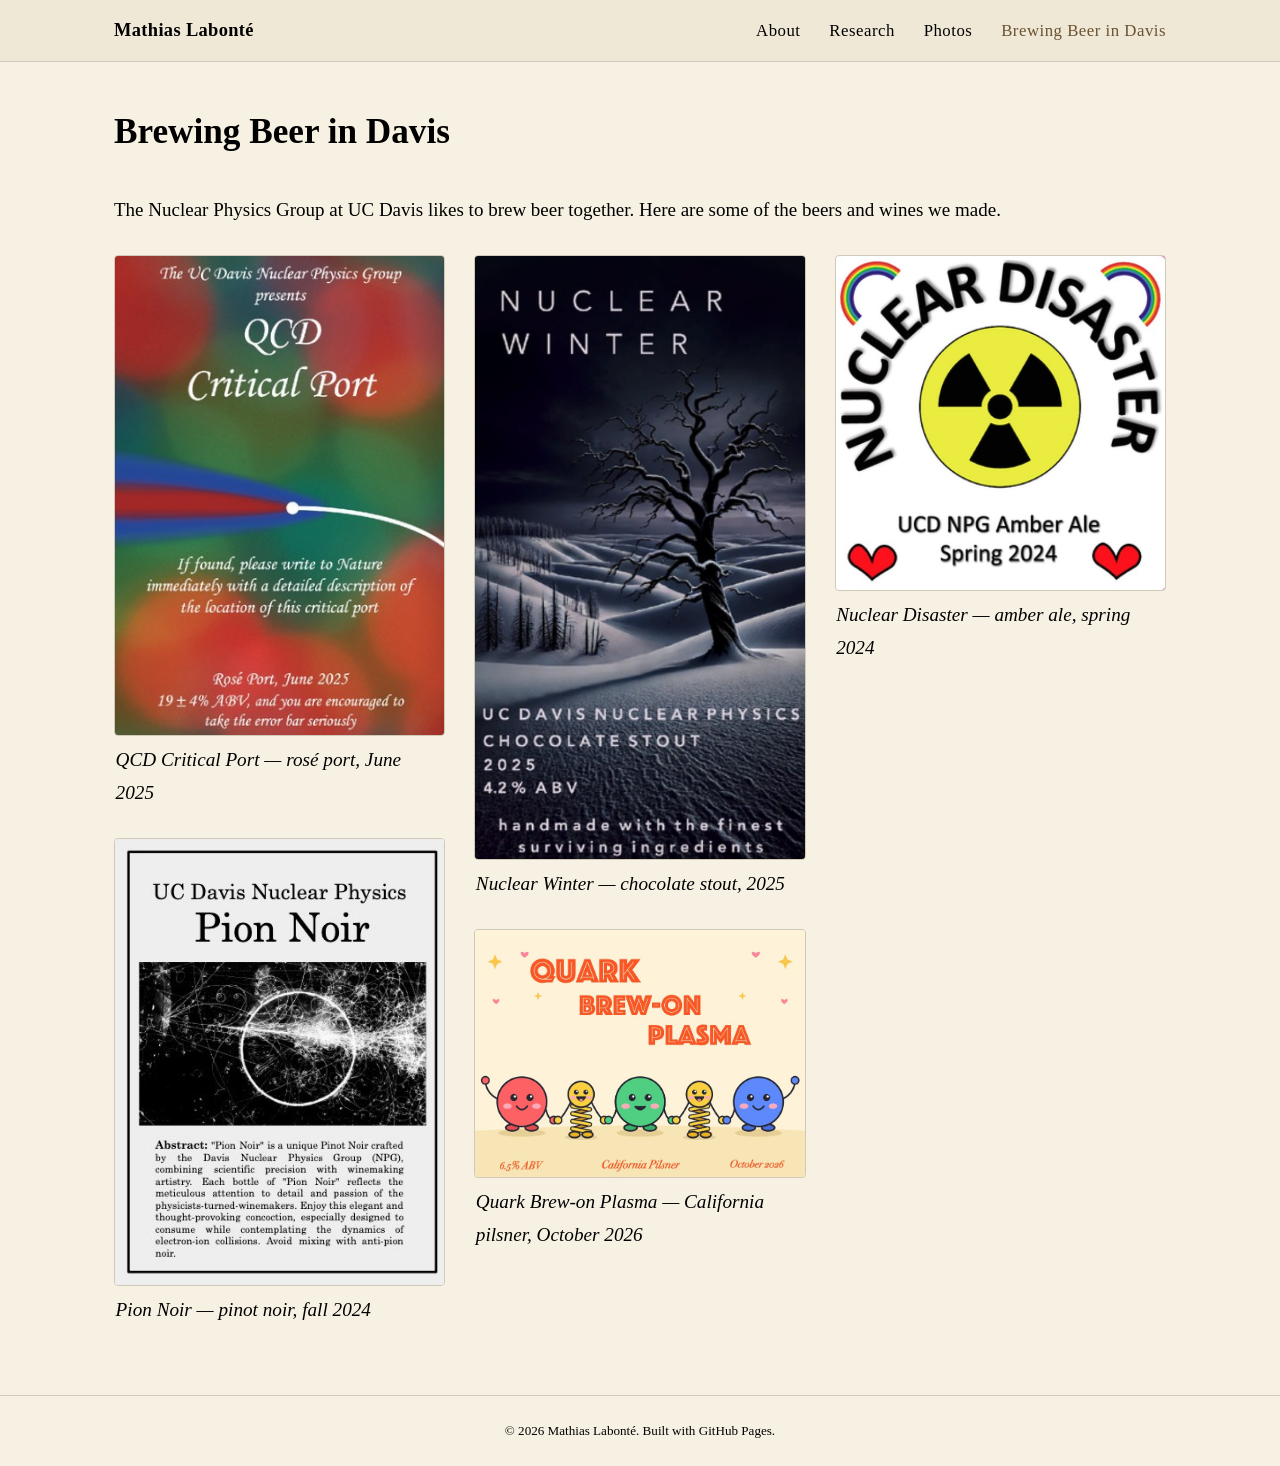
==== brewing.html @ 78d26bff "initial site" ====
<!DOCTYPE html>
<html lang="en">
<head>
    <meta charset="UTF-8">
    <meta name="viewport" content="width=device-width, initial-scale=1.0">
    <title>Brewing Beer in Davis — Mathias Labonté</title>
    <meta name="description" content="Beers and wines brewed by the UC Davis Nuclear Physics Group.">
    <meta name="author" content="Mathias Labonté">
    <meta name="theme-color" content="#f7f1e3">
    <meta property="og:type" content="website">
    <meta property="og:title" content="Brewing Beer in Davis — Mathias Labonté">
    <meta property="og:description" content="Beers and wines brewed by the UC Davis Nuclear Physics Group.">
    <link rel="icon" href="favicon.svg" type="image/svg+xml">
    <link rel="stylesheet" href="style.css">
</head>
<body>
    <nav>
        <div class="nav-container">
            <a href="index.html" class="nav-name">Mathias Labonté</a>
            <button class="nav-toggle" aria-label="Toggle navigation" aria-expanded="false">&#9776;</button>
            <ul class="nav-links">
                <li><a href="index.html">About</a></li>
                <li><a href="research.html">Research</a></li>
                <li><a href="photos.html">Photos</a></li>
                <li><a href="brewing.html" class="active">Brewing Beer in Davis</a></li>
            </ul>
        </div>
    </nav>

    <main>
        <section class="page-header">
            <h1>Brewing Beer in Davis</h1>
        </section>

        <section class="gallery">
            <p class="brew-intro">The Nuclear Physics Group at UC Davis likes to brew beer together. Here are some of the beers and wines we made.</p>
            <div class="gallery-grid label-grid">
                <div class="gallery-item">
                    <a href="images/brewing/critical-port.jpg" class="lightbox"><img src="images/brewing/critical-port.jpg" width="367" height="534" loading="lazy" alt="QCD Critical Port — rosé port, June 2025 label"></a>
                    <p class="gallery-caption">QCD Critical Port — rosé port, June 2025</p>
                </div>
                <div class="gallery-item">
                    <a href="images/brewing/pion-noir.jpg" class="lightbox"><img src="images/brewing/pion-noir.jpg" width="373" height="504" loading="lazy" alt="Pion Noir — pinot noir, fall 2024 label"></a>
                    <p class="gallery-caption">Pion Noir — pinot noir, fall 2024</p>
                </div>
                <div class="gallery-item">
                    <a href="images/brewing/nuclear-winter.jpg" class="lightbox"><img src="images/brewing/nuclear-winter.jpg" width="388" height="710" loading="lazy" alt="Nuclear Winter — chocolate stout, 2025 label"></a>
                    <p class="gallery-caption">Nuclear Winter — chocolate stout, 2025</p>
                </div>
                <div class="gallery-item">
                    <a href="images/brewing/quark-brew-on-plasma.jpg" class="lightbox"><img src="images/brewing/quark-brew-on-plasma.jpg" width="875" height="656" loading="lazy" alt="Quark Brew-on Plasma — California pilsner, October 2026 label"></a>
                    <p class="gallery-caption">Quark Brew-on Plasma — California pilsner, October 2026</p>
                </div>
                <div class="gallery-item">
                    <a href="images/brewing/nuclear-disaster.jpg" class="lightbox"><img src="images/brewing/nuclear-disaster.jpg" width="610" height="619" loading="lazy" alt="Nuclear Disaster — amber ale, spring 2024 label"></a>
                    <p class="gallery-caption">Nuclear Disaster — amber ale, spring 2024</p>
                </div>
            </div>
        </section>
    </main>

    <footer>
        <p>&copy; 2026 Mathias Labonté. Built with GitHub Pages.</p>
    </footer>

    <script src="script.js"></script>
</body>
</html>
---- style.css ----
/* ========================================
   Academic Theme — Mathias Labonté
   ======================================== */

:root {
    --bg-primary: #f7f1e3;
    --bg-secondary: #efe8d6;
    --bg-card: #e6ddcb;
    --text-primary: #000000;
    --text-secondary: #000000;
    --accent: #6b5230;
    --accent-hover: #7d6138;
    --border: #d1c9b8;
    --font-body: 'Times New Roman', Times, serif;
    --font-heading: 'Times New Roman', Times, serif;
    --font-mono: 'Courier New', monospace;
    --max-width: 1100px;
}

/* Reset */
*, *::before, *::after {
    margin: 0;
    padding: 0;
    box-sizing: border-box;
}

html {
    scroll-behavior: smooth;
}

body {
    font-family: var(--font-body);
    background: var(--bg-primary);
    color: #000000;
    line-height: 1.7;
    font-size: 19px;
    min-height: 100vh;
    display: flex;
    flex-direction: column;
}

/* ---- Links ---- */

main a {
    color: var(--accent);
    text-decoration: underline;
    text-decoration-color: var(--border);
    text-underline-offset: 2px;
    transition: text-decoration-color 0.2s;
}

main a:hover {
    text-decoration-color: var(--accent);
}

/* ---- Navigation ---- */

nav {
    background: var(--bg-secondary);
    border-bottom: 1px solid var(--border);
    position: sticky;
    top: 0;
    z-index: 100;
}

.nav-container {
    max-width: var(--max-width);
    margin: 0 auto;
    padding: 0.9rem 1.5rem;
    display: flex;
    justify-content: space-between;
    align-items: center;
}

.nav-name {
    font-family: var(--font-heading);
    font-size: 1.15rem;
    font-weight: 700;
    color: var(--text-primary);
    text-decoration: none;
    letter-spacing: 0.02em;
}

.nav-toggle {
    display: none;
    background: none;
    border: none;
    color: var(--text-primary);
    font-size: 1.4rem;
    cursor: pointer;
}

.nav-links {
    list-style: none;
    display: flex;
    gap: 1.8rem;
}

.nav-links a {
    color: var(--text-secondary);
    text-decoration: none;
    font-size: 1.05rem;
    letter-spacing: 0.03em;
    transition: color 0.2s;
}

.nav-links a:hover,
.nav-links a.active {
    color: var(--accent);
}

/* ---- Main Content ---- */

main {
    max-width: var(--max-width);
    margin: 0 auto;
    padding: 2.5rem 1.5rem;
    flex: 1;
    width: 100%;
}

/* ---- Hero (About page) ---- */

.hero-content {
    display: flex;
    gap: 2.5rem;
    align-items: flex-start;
}

.hero-photo {
    flex-shrink: 0;
}

.profile-photo {
    width: 280px;
    height: 350px;
    object-fit: cover;
    object-position: 90% 20%;
    border: 1px solid var(--border);
    border-radius: 6px;
}

.photo-placeholder {
    width: 180px;
    height: 220px;
    background: var(--bg-card);
    border: 1px solid var(--border);
    border-radius: 6px;
    display: flex;
    align-items: center;
    justify-content: center;
    color: var(--text-secondary);
    font-size: 0.85rem;
}

.photo-placeholder.landscape {
    width: 100%;
    height: 200px;
}

h1 {
    font-family: var(--font-heading);
    font-size: 2.6rem;
    font-weight: 700;
    margin-bottom: 0.3rem;
    color: var(--text-primary);
}

.subtitle {
    font-size: 1.35rem;
    color: var(--accent);
    margin-bottom: 0.15rem;
}

.affiliation {
    font-size: 1.15rem;
    color: var(--text-secondary);
    margin-bottom: 1.2rem;
}

.bio {
    margin-bottom: 1.2rem;
    color: var(--text-secondary);
    line-height: 1.75;
    text-align: justify;
}

.contact-links {
    display: flex;
    gap: 1.2rem;
    flex-wrap: wrap;
}

.contact-links a {
    color: var(--accent);
    text-decoration: none !important;
    font-size: 1rem;
    border: 1px solid var(--border);
    padding: 0.35rem 0.85rem;
    border-radius: 4px;
    transition: all 0.2s;
}

.contact-links a:hover {
    background: var(--accent);
    color: var(--bg-primary);
    border-color: var(--accent);
}

/* ---- Recent News ---- */

.recent-news {
    margin-top: 3rem;
}

.recent-news h2 {
    font-size: 1.5rem;
    margin-bottom: 1rem;
    padding-bottom: 0.4rem;
    border-bottom: 1px solid var(--border);
}

.news-year {
    font-size: 1.05rem;
    font-weight: 600;
    color: var(--accent);
    margin-top: 1.4rem;
    margin-bottom: 0.4rem;
    letter-spacing: 0.05em;
}

.news-list {
    list-style: none;
}

.news-list li {
    padding: 0.6rem 0;
    color: var(--text-secondary);
    font-size: 1.05rem;
    border-bottom: 1px solid var(--border);
}

.news-date {
    color: var(--accent);
    font-weight: 600;
    font-size: 1rem;
}

/* ---- Page Headers ---- */

.page-header {
    margin-bottom: 2rem;
}

.page-header h1 {
    font-size: 2.2rem;
    margin-bottom: 0.5rem;
}

/* ---- Publications ---- */

.publications-section h2 {
    font-size: 1.4rem;
    color: var(--accent);
    margin-top: 2rem;
    margin-bottom: 1rem;
    padding-bottom: 0.3rem;
    border-bottom: 1px solid var(--border);
}

.publications-section .pub-group {
    font-size: 1.15rem;
    color: var(--accent);
    margin-top: 1.6rem;
    margin-bottom: 0.8rem;
    font-style: italic;
}

.research-section {
    margin-bottom: 2.5rem;
}

.research-section h2 {
    font-size: 1.4rem;
    color: var(--accent);
    margin-bottom: 1rem;
    padding-bottom: 0.3rem;
    border-bottom: 1px solid var(--border);
}

.research-area {
    margin-bottom: 1.6rem;
}

.research-area h3 {
    font-size: 1.15rem;
    color: var(--text-primary);
    margin-bottom: 0.4rem;
}

.research-area p {
    color: var(--text-secondary);
    line-height: 1.7;
    text-align: justify;
}

.pub-note {
    color: var(--text-secondary);
    font-size: 0.95rem;
    font-style: italic;
    margin-bottom: 1rem;
}

.pub-note a,
.publications-section > p a {
    color: var(--accent);
}

.pub-card {
    display: flex;
    gap: 1.5rem;
    margin-bottom: 2rem;
    padding-bottom: 2rem;
    border-bottom: 1px solid var(--border);
}

.pub-photo {
    flex-shrink: 0;
    width: 40%;
    max-width: 525px;
}

.pub-photo img {
    width: 100%;
    border-radius: 4px;
    border: 1px solid var(--border);
}

.pub-content {
    display: flex;
    flex-direction: column;
    gap: 0.3rem;
}

.pub-description {
    margin-top: 0.5rem;
    line-height: 1.7;
    text-align: justify;
}

.pub-list {
    padding-left: 1.5rem;
}

.pub-item {
    margin-bottom: 1.5rem;
    line-height: 1.6;
}

.pub-title {
    font-weight: 600;
    font-size: 1.15rem;
    color: var(--text-primary);
}

.pub-authors {
    font-size: 0.95rem;
    color: var(--text-secondary);
}

.pub-journal {
    font-style: italic;
    font-size: 0.95rem;
    color: var(--text-secondary);
}

.pub-links {
    font-size: 0.95rem;
}

.pub-links a {
    color: var(--accent);
    text-decoration: none;
}

.pub-links a:hover {
    text-decoration: underline;
}

/* ---- CV ---- */

.cv-download {
    margin-top: 0.5rem;
}

.btn {
    display: inline-block;
    color: var(--accent);
    border: 1px solid var(--accent);
    padding: 0.45rem 1.1rem;
    border-radius: 4px;
    text-decoration: none !important;
    font-size: 0.9rem;
    transition: all 0.2s;
}

.btn:hover {
    background: var(--accent);
    color: var(--bg-primary);
}

.cv-section {
    margin-bottom: 2rem;
}

.cv-section h2 {
    font-size: 1.2rem;
    color: var(--accent);
    margin-bottom: 1rem;
    padding-bottom: 0.3rem;
    border-bottom: 1px solid var(--border);
}

.cv-entry {
    display: flex;
    gap: 1.5rem;
    margin-bottom: 1.2rem;
}

.cv-date {
    flex-shrink: 0;
    width: 130px;
    color: var(--text-secondary);
    font-size: 0.9rem;
    padding-top: 0.1rem;
}

.cv-details {
    color: var(--text-secondary);
    line-height: 1.6;
}

.cv-details strong {
    color: var(--text-primary);
}

.cv-details ul {
    margin-top: 0.4rem;
    padding-left: 1.3rem;
    list-style: disc;
}

.cv-details ul li {
    margin-bottom: 0.2rem;
}

/* ---- Teaching ---- */

.teaching-section {
    margin-bottom: 2rem;
}

.teaching-section h2 {
    font-size: 1.2rem;
    color: var(--accent);
    margin-bottom: 1rem;
    padding-bottom: 0.3rem;
    border-bottom: 1px solid var(--border);
}

.teaching-section p {
    color: var(--text-secondary);
}

.teaching-entry {
    display: flex;
    gap: 1.5rem;
    margin-bottom: 1.2rem;
}

.teaching-date {
    flex-shrink: 0;
    width: 130px;
    color: var(--text-secondary);
    font-size: 0.9rem;
}

.teaching-details {
    color: var(--text-secondary);
    line-height: 1.6;
}

.teaching-details strong {
    color: var(--text-primary);
}

/* ---- Photos / Gallery ---- */

.gallery-category {
    margin-bottom: 2.5rem;
}

.gallery-category h2 {
    font-size: 1.2rem;
    color: var(--accent);
    margin-bottom: 1rem;
    padding-bottom: 0.3rem;
    border-bottom: 1px solid var(--border);
}

.gallery-grid {
    column-width: 470px;
    column-gap: 1.8rem;
}

.gallery-item {
    break-inside: avoid;
    margin-bottom: 1.8rem;
    display: inline-block;
    width: 100%;
}

.gallery-item img {
    width: 100%;
    height: auto;
    display: block;
    border: 1px solid var(--border);
    border-radius: 4px;
}

.gallery-caption {
    padding: 0.5rem 0.1rem 0;
    font-size: 1.2rem;
    color: var(--text-secondary);
    font-style: italic;
}

/* ---- Lightbox ---- */

.lb-overlay {
    display: none;
    position: fixed;
    inset: 0;
    z-index: 1000;
    background: rgba(20, 15, 8, 0.92);
    align-items: center;
    justify-content: center;
}

.lb-overlay.open {
    display: flex;
}

.lb-figure {
    max-width: 92vw;
    max-height: 92vh;
    display: flex;
    flex-direction: column;
    align-items: center;
    gap: 0.6rem;
}

.lb-img {
    max-width: 92vw;
    max-height: 84vh;
    object-fit: contain;
    border-radius: 4px;
    box-shadow: 0 10px 40px rgba(0, 0, 0, 0.6);
}

.lb-caption {
    color: var(--bg-primary);
    font-style: italic;
    font-size: 1.05rem;
    text-align: center;
    padding: 0 1rem;
}

.lb-close,
.lb-prev,
.lb-next {
    position: absolute;
    background: none;
    border: none;
    color: var(--bg-primary);
    font-family: var(--font-body);
    cursor: pointer;
    line-height: 1;
    opacity: 0.8;
    transition: opacity 0.2s;
}

.lb-close:hover,
.lb-prev:hover,
.lb-next:hover {
    opacity: 1;
}

.lb-close {
    top: 0.6rem;
    right: 1rem;
    font-size: 2.6rem;
}

.lb-prev,
.lb-next {
    top: 50%;
    transform: translateY(-50%);
    font-size: 3.5rem;
    padding: 0 1rem;
}

.lb-prev { left: 0; }
.lb-next { right: 0; }

.gallery-item a {
    display: block;
    cursor: zoom-in;
    text-decoration: none;
}

/* ---- Footer ---- */

footer {
    border-top: 1px solid var(--border);
    padding: 1.5rem;
    text-align: center;
    font-size: 0.82rem;
    color: var(--text-secondary);
}

/* ---- Responsive ---- */

@media (max-width: 640px) {
    .nav-toggle {
        display: block;
    }

    .nav-links {
        display: none;
        flex-direction: column;
        position: absolute;
        top: 100%;
        left: 0;
        right: 0;
        background: var(--bg-secondary);
        border-bottom: 1px solid var(--border);
        padding: 1rem 1.5rem;
        gap: 0.8rem;
    }

    .nav-links.open {
        display: flex;
    }

    .hero-content {
        flex-direction: column;
        align-items: center;
        text-align: center;
    }

    .contact-links {
        justify-content: center;
    }

    .pub-card {
        flex-direction: column;
    }

    .pub-photo {
        width: 100%;
    }

    .cv-entry,
    .teaching-entry {
        flex-direction: column;
        gap: 0.3rem;
    }

    .cv-date,
    .teaching-date {
        width: auto;
        font-weight: 600;
    }

    .gallery-grid {
        column-width: auto;
        column-count: 1;
    }

    .lb-prev,
    .lb-next {
        font-size: 2.6rem;
        padding: 0 0.4rem;
    }
}


/* Compact publication text so it lines up with the figure */
.pub-title { font-size: 1.05rem; }
.pub-authors, .pub-journal, .pub-links { font-size: 0.85rem; }
.pub-description { font-size: 0.85rem; line-height: 1.55; }

/* ---- Brewing page ---- */
.brew-intro {
    margin-bottom: 1.8rem;
}

.label-grid {
    column-width: 260px;
}

.gallery-item-small img {
    max-width: 360px;
}

/* Photos page: let the gallery extend beyond the text column */
.gallery-wide {
    --gw: max(100%, min(1200px, calc(100vw - 10rem)));
    width: var(--gw);
    margin-left: calc((100% - var(--gw)) / 2);
}

/* Research intro with photo */
.research-intro {
    display: flex;
    gap: 1.5rem;
    align-items: center;
}

.research-photo {
    flex-shrink: 0;
    width: 28%;
    max-width: 320px;
}

.research-photo img {
    width: 100%;
    height: auto;
    display: block;
    border-radius: 4px;
    border: 1px solid var(--border);
}

@media (max-width: 640px) {
    .research-intro {
        flex-direction: column;
    }
    .research-photo {
        width: 100%;
    }
}
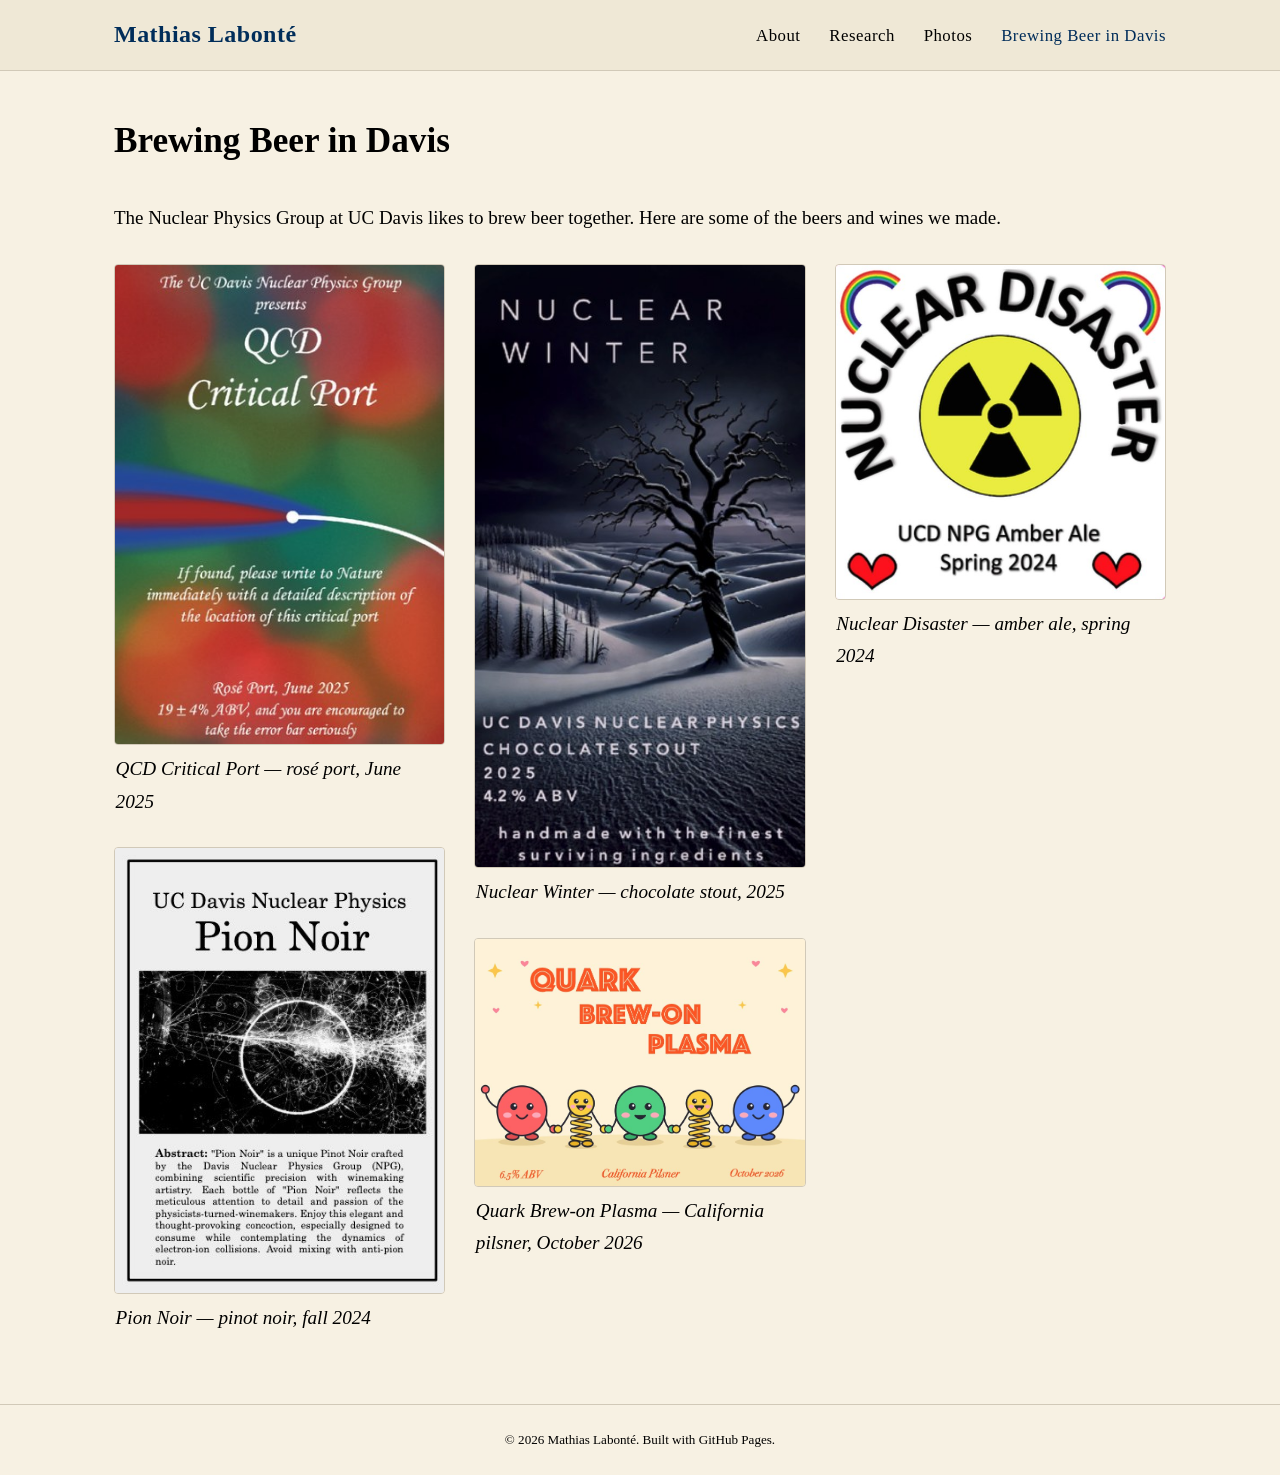
==== commit 27e14053: "Add sitemap, canonical/OG tags, Person schema" ====
--- a/brewing.html
+++ b/brewing.html
@@ -10,6 +10,9 @@
     <meta property="og:type" content="website">
     <meta property="og:title" content="Brewing Beer in Davis — Mathias Labonté">
     <meta property="og:description" content="Beers and wines brewed by the UC Davis Nuclear Physics Group.">
+    <link rel="canonical" href="https://mlabonte-physics.github.io/brewing.html">
+    <meta property="og:url" content="https://mlabonte-physics.github.io/brewing.html">
+    <meta property="og:image" content="https://mlabonte-physics.github.io/images/profile_web.jpg">
     <link rel="icon" href="favicon.svg" type="image/svg+xml">
     <link rel="stylesheet" href="style.css">
 </head>
--- a/style.css
+++ b/style.css
@@ -8,8 +8,8 @@
     --bg-card: #e6ddcb;
     --text-primary: #000000;
     --text-secondary: #000000;
-    --accent: #6b5230;
-    --accent-hover: #7d6138;
+    --accent: #002d5a;
+    --accent-hover: #12416f;
     --border: #d1c9b8;
     --font-body: 'Times New Roman', Times, serif;
     --font-heading: 'Times New Roman', Times, serif;
@@ -74,9 +74,9 @@
 
 .nav-name {
     font-family: var(--font-heading);
-    font-size: 1.15rem;
+    font-size: 1.5rem;
     font-weight: 700;
-    color: var(--text-primary);
+    color: var(--accent);
     text-decoration: none;
     letter-spacing: 0.02em;
 }
@@ -261,7 +261,7 @@
 
 .publications-section h2 {
     font-size: 1.4rem;
-    color: var(--accent);
+    color: var(--text-primary);
     margin-top: 2rem;
     margin-bottom: 1rem;
     padding-bottom: 0.3rem;
@@ -282,7 +282,7 @@
 
 .research-section h2 {
     font-size: 1.4rem;
-    color: var(--accent);
+    color: var(--text-primary);
     margin-bottom: 1rem;
     padding-bottom: 0.3rem;
     border-bottom: 1px solid var(--border);
